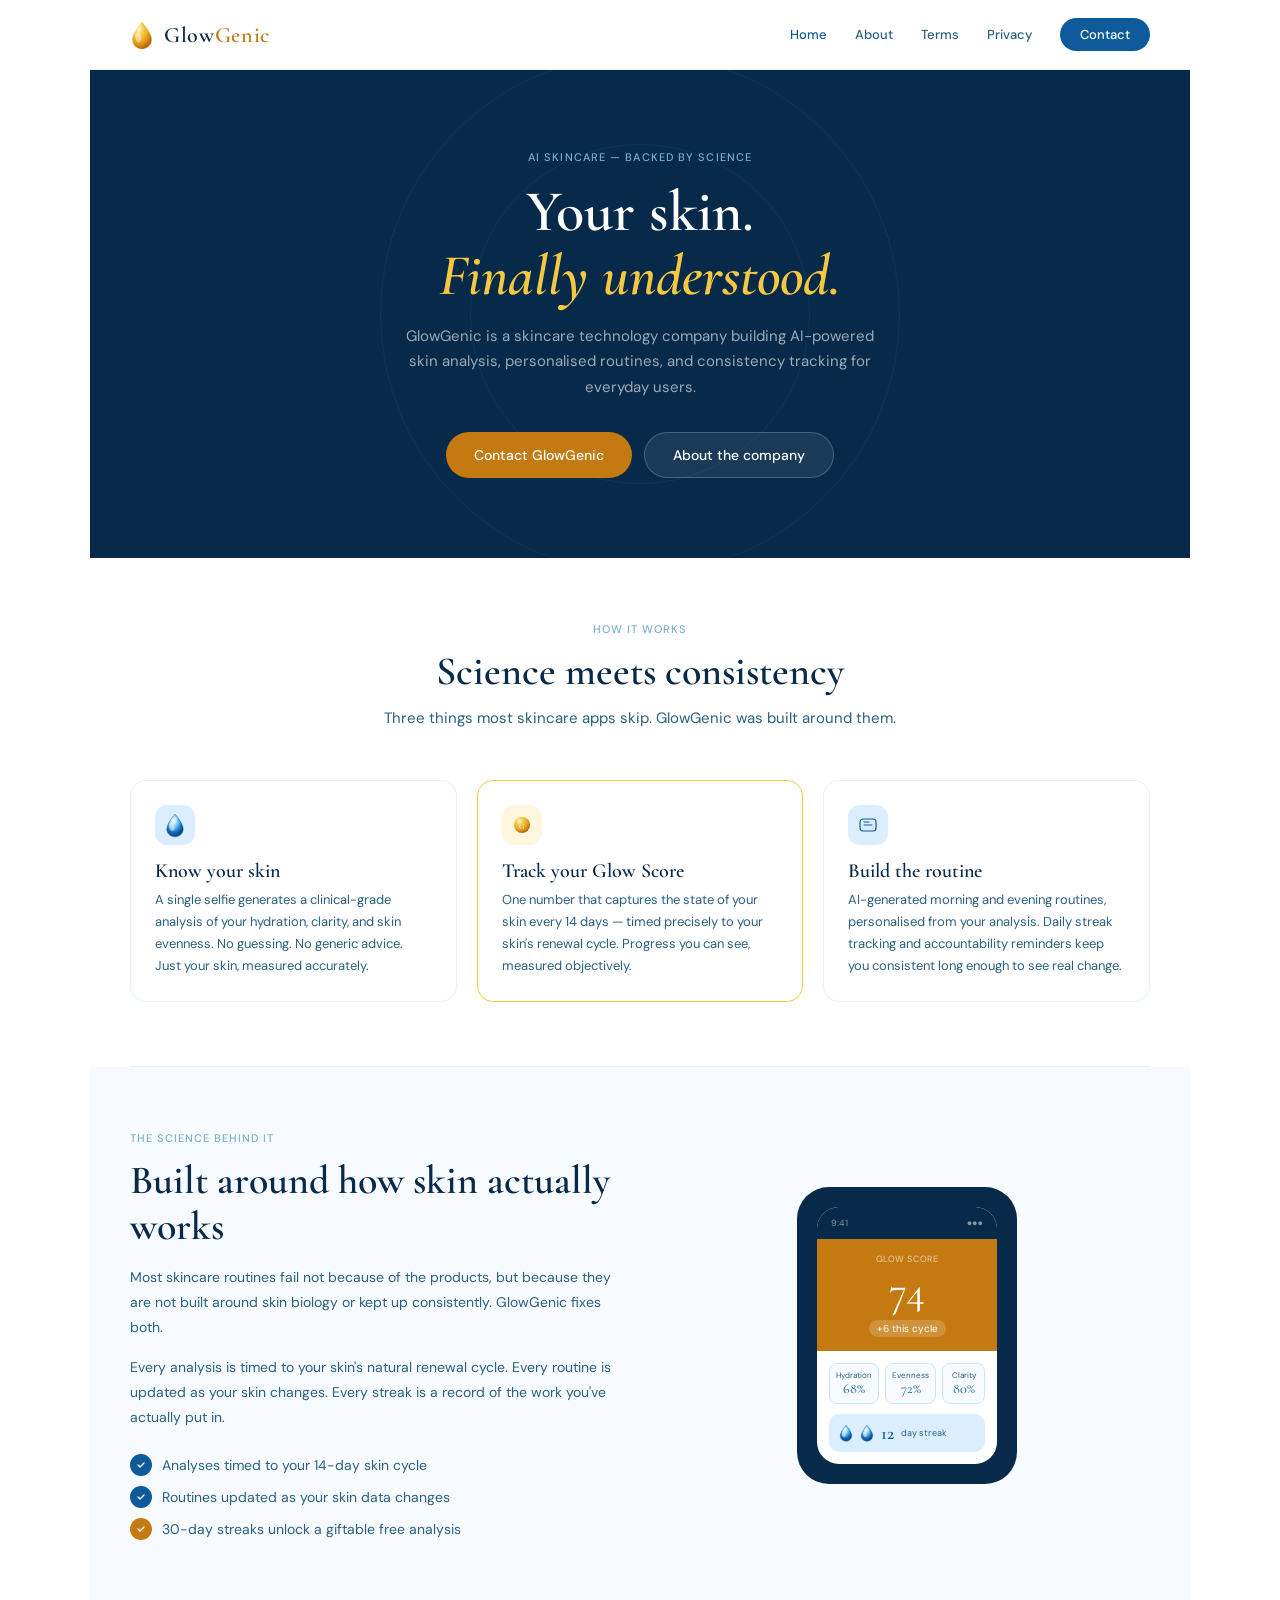
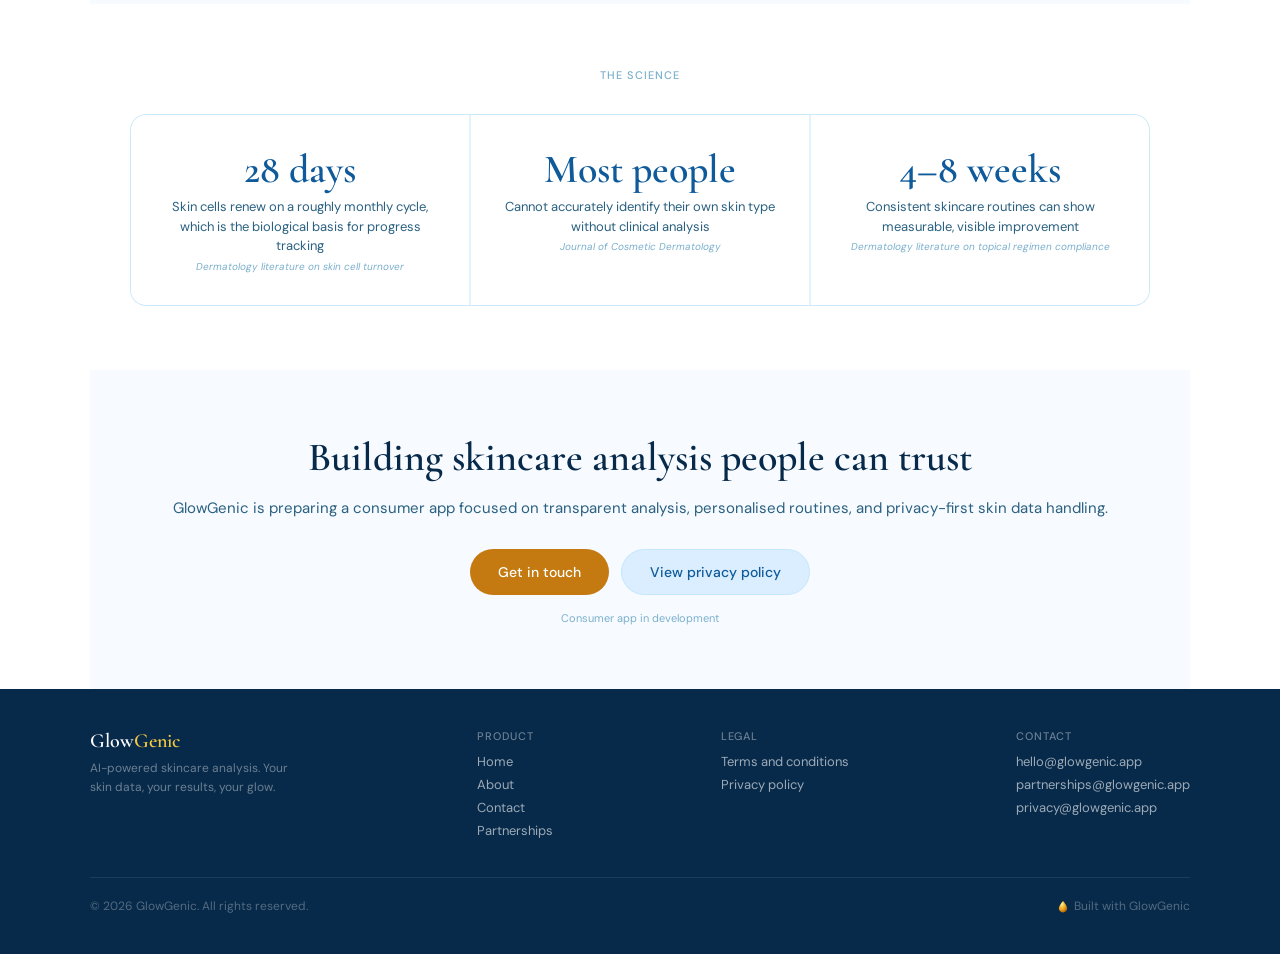
==== index.html @ a95bb274 "Launch GlowGenic static website" ====
<!DOCTYPE html>
<html lang="en">
<head>
  <meta charset="UTF-8">
  <meta name="viewport" content="width=device-width, initial-scale=1.0">
  <title>GlowGenic — AI-Powered Skincare Analysis</title>
  <meta name="description" content="GlowGenic is a skincare technology company building AI-powered skin analysis, personalised routines, and privacy-first progress tracking.">
  <link rel="stylesheet" href="css/style.css">
</head>
<body>

<svg width="0" height="0" style="position:absolute">
<defs>
  <radialGradient id="wDrop" cx="42%" cy="32%" r="62%" fx="42%" fy="28%">
    <stop offset="0%" stop-color="#FFF"/>
    <stop offset="22%" stop-color="#C8E8FF"/>
    <stop offset="55%" stop-color="#42B0E8"/>
    <stop offset="80%" stop-color="#1A6BB8"/>
    <stop offset="100%" stop-color="#0D4E8A"/>
  </radialGradient>
  <radialGradient id="gDrop" cx="35%" cy="30%" r="70%" fx="35%" fy="25%">
    <stop offset="0%" stop-color="#FFF5CC"/>
    <stop offset="35%" stop-color="#F5C842"/>
    <stop offset="70%" stop-color="#E8A020"/>
    <stop offset="100%" stop-color="#B86A08"/>
  </radialGradient>
</defs>
</svg>

<div class="site">
<nav>
  <a class="nav-logo" href="index.html">
    <svg width="24" height="30" viewBox="0 0 22 28" fill="none">
      <path d="M11 2C11 2 2 12 2 18.5C2 23.2 6.03 27 11 27C15.97 27 20 23.2 20 18.5C20 12 11 2 11 2Z" fill="url(#gDrop)" stroke="rgba(196,122,16,.3)" stroke-width="0.5"/>
      <ellipse cx="7.5" cy="16" rx="2.8" ry="4.5" fill="white" opacity=".45" transform="rotate(-15 7.5 16)"/>
      <ellipse cx="8" cy="10" rx="1.2" ry="2" fill="white" opacity=".28" transform="rotate(-20 8 10)"/>
    </svg>
    <span class="logo-text">Glow<span>Genic</span></span>
  </a>
  <div class="nav-links">
    <a class="nav-link active" href="index.html">Home</a>
    <a class="nav-link" href="about.html">About</a>
    <a class="nav-link" href="terms.html">Terms</a>
    <a class="nav-link" href="privacy.html">Privacy</a>
    <a class="nav-cta" href="about.html#contact">Contact</a>
  </div>
</nav>

<div class="hero">
  <div class="hero-ring" style="width:520px;height:520px;left:50%;top:50%;transform:translate(-50%,-50%)"></div>
  <div class="hero-ring" style="width:340px;height:340px;left:50%;top:50%;transform:translate(-50%,-50%)"></div>
  <div style="position:relative;z-index:1">
    <div class="hero-eyebrow">AI skincare — backed by science</div>
    <h1 class="hero-h1">Your skin.<br/><em>Finally understood.</em></h1>
    <p class="hero-sub">GlowGenic is a skincare technology company building AI-powered skin analysis, personalised routines, and consistency tracking for everyday users.</p>
    <div class="hero-btns">
      <a class="btn-primary" href="about.html#contact">Contact GlowGenic</a>
      <a class="btn-secondary" href="about.html">About the company</a>
    </div>
  </div>
</div>

<div class="section">
  <div style="text-align:center;margin-bottom:48px">
    <div class="section-label">How it works</div>
    <h2 class="section-h2" style="margin:0 auto 12px">Science meets consistency</h2>
    <p class="section-sub" style="margin:0 auto">Three things most skincare apps skip. GlowGenic was built around them.</p>
  </div>
  <div class="features">
    <div class="feat-card">
      <div class="feat-icon">
        <svg width="20" height="26" viewBox="0 0 22 28" fill="none">
          <path d="M11 2C11 2 2 12 2 18.5C2 23.2 6.03 27 11 27C15.97 27 20 23.2 20 18.5C20 12 11 2 11 2Z" fill="url(#wDrop)" stroke="#0D4E8A" stroke-width="0.5"/>
          <ellipse cx="7.5" cy="16" rx="2.8" ry="4.5" fill="white" opacity=".5" transform="rotate(-15 7.5 16)"/>
        </svg>
      </div>
      <div class="feat-title">Know your skin</div>
      <div class="feat-body">A single selfie generates a clinical-grade analysis of your hydration, clarity, and skin evenness. No guessing. No generic advice. Just your skin, measured accurately.</div>
    </div>
    <div class="feat-card" style="border-color:var(--gm);border-width:1.5px">
      <div class="feat-icon" style="background:var(--gl)">
        <svg width="20" height="20" viewBox="0 0 20 20" fill="none">
          <circle cx="10" cy="10" r="8" fill="url(#gDrop)"/>
          <text x="10" y="14" text-anchor="middle" font-size="8" font-family="Cormorant Garamond,serif" fill="white">G</text>
        </svg>
      </div>
      <div class="feat-title">Track your Glow Score</div>
      <div class="feat-body">One number that captures the state of your skin every 14 days — timed precisely to your skin's renewal cycle. Progress you can see, measured objectively.</div>
    </div>
    <div class="feat-card">
      <div class="feat-icon">
        <svg width="20" height="20" viewBox="0 0 20 20" fill="none">
          <rect x="2" y="4" width="16" height="12" rx="3" stroke="#0F5A9A" stroke-width="1.2"/>
          <path d="M6 10h8M6 7h5" stroke="#0F5A9A" stroke-width="1" stroke-linecap="round"/>
        </svg>
      </div>
      <div class="feat-title">Build the routine</div>
      <div class="feat-body">AI-generated morning and evening routines, personalised from your analysis. Daily streak tracking and accountability reminders keep you consistent long enough to see real change.</div>
    </div>
  </div>
</div>

<div class="divider"></div>

<div class="section section-alt">
  <div class="two-col">
    <div>
      <div class="section-label">The science behind it</div>
      <h2 class="section-h2">Built around how skin actually works</h2>
      <p style="font-size:14px;color:var(--su);line-height:1.8;margin-bottom:14px">Most skincare routines fail not because of the products, but because they are not built around skin biology or kept up consistently. GlowGenic fixes both.</p>
      <p style="font-size:14px;color:var(--su);line-height:1.8;margin-bottom:24px">Every analysis is timed to your skin's natural renewal cycle. Every routine is updated as your skin changes. Every streak is a record of the work you've actually put in.</p>
      <div style="display:flex;flex-direction:column;gap:10px">
        <div class="check-item">
          <div class="check-circle check-circle--blue">
            <svg width="10" height="10" viewBox="0 0 10 10" fill="none"><path d="M2 5l2 2 4-4" stroke="white" stroke-width="1.3" stroke-linecap="round" stroke-linejoin="round"/></svg>
          </div>
          <span class="check-text">Analyses timed to your 14-day skin cycle</span>
        </div>
        <div class="check-item">
          <div class="check-circle check-circle--blue">
            <svg width="10" height="10" viewBox="0 0 10 10" fill="none"><path d="M2 5l2 2 4-4" stroke="white" stroke-width="1.3" stroke-linecap="round" stroke-linejoin="round"/></svg>
          </div>
          <span class="check-text">Routines updated as your skin data changes</span>
        </div>
        <div class="check-item">
          <div class="check-circle check-circle--gold">
            <svg width="10" height="10" viewBox="0 0 10 10" fill="none"><path d="M2 5l2 2 4-4" stroke="white" stroke-width="1.3" stroke-linecap="round" stroke-linejoin="round"/></svg>
          </div>
          <span class="check-text">30-day streaks unlock a giftable free analysis</span>
        </div>
      </div>
    </div>
    <div class="phone-mock">
      <div class="phone-inner">
        <div class="phone-bar"><span>9:41</span><span>&#9679;&#9679;&#9679;</span></div>
        <div class="phone-score">
          <div class="phone-score-label">Glow Score</div>
          <div class="phone-score-num">74</div>
          <div style="font-size:10px;background:rgba(255,255,255,.18);display:inline-block;padding:2px 8px;border-radius:20px;color:white;margin-top:4px">+6 this cycle</div>
        </div>
        <div style="padding:12px">
          <div style="display:grid;grid-template-columns:1fr 1fr 1fr;gap:6px;margin-bottom:10px">
            <div style="background:var(--of);border-radius:8px;padding:6px;text-align:center;border:1px solid var(--bll)"><div style="font-size:8px;color:var(--su)">Hydration</div><div style="font-family:'Cormorant Garamond',serif;font-size:14px;color:var(--bldk)">68%</div></div>
            <div style="background:var(--of);border-radius:8px;padding:6px;text-align:center;border:1px solid var(--bll)"><div style="font-size:8px;color:var(--su)">Evenness</div><div style="font-family:'Cormorant Garamond',serif;font-size:14px;color:var(--bldk)">72%</div></div>
            <div style="background:var(--of);border-radius:8px;padding:6px;text-align:center;border:1px solid var(--bll)"><div style="font-size:8px;color:var(--su)">Clarity</div><div style="font-family:'Cormorant Garamond',serif;font-size:14px;color:var(--bldk)">80%</div></div>
          </div>
          <div style="background:var(--bl);border-radius:10px;padding:8px 10px;display:flex;align-items:center;gap:7px">
            <svg width="14" height="18" viewBox="0 0 22 28"><path d="M11 2C11 2 2 12 2 18.5C2 23.2 6.03 27 11 27C15.97 27 20 23.2 20 18.5C20 12 11 2 11 2Z" fill="url(#wDrop)" stroke="#0D4E8A" stroke-width="0.6"/><ellipse cx="7.5" cy="16" rx="2.8" ry="4.5" fill="white" opacity=".5" transform="rotate(-15 7.5 16)"/></svg>
            <svg width="14" height="18" viewBox="0 0 22 28"><path d="M11 2C11 2 2 12 2 18.5C2 23.2 6.03 27 11 27C15.97 27 20 23.2 20 18.5C20 12 11 2 11 2Z" fill="url(#wDrop)" stroke="#0D4E8A" stroke-width="0.6"/><ellipse cx="7.5" cy="16" rx="2.8" ry="4.5" fill="white" opacity=".5" transform="rotate(-15 7.5 16)"/></svg>
            <span style="font-family:'Cormorant Garamond',serif;font-size:18px;color:var(--bldk);font-weight:600">12</span>
            <span style="font-size:9px;color:var(--su)">day streak</span>
          </div>
        </div>
      </div>
    </div>
  </div>
</div>

<div class="section" style="text-align:center">
  <div class="section-label" style="margin-bottom:32px">The science</div>
  <div class="stats">
    <div class="stat">
      <div class="stat-num">28 days</div>
      <div class="stat-label">Skin cells renew on a roughly monthly cycle, which is the biological basis for progress tracking</div>
      <div class="stat-source">Dermatology literature on skin cell turnover</div>
    </div>
    <div class="stat">
      <div class="stat-num">Most people</div>
      <div class="stat-label">Cannot accurately identify their own skin type without clinical analysis</div>
      <div class="stat-source">Journal of Cosmetic Dermatology</div>
    </div>
    <div class="stat">
      <div class="stat-num">4–8 weeks</div>
      <div class="stat-label">Consistent skincare routines can show measurable, visible improvement</div>
      <div class="stat-source">Dermatology literature on topical regimen compliance</div>
    </div>
  </div>
</div>

<div class="section section-alt" style="text-align:center">
  <h2 class="section-h2">Building skincare analysis people can trust</h2>
  <p style="font-size:15px;color:var(--su);margin-bottom:28px;line-height:1.7">GlowGenic is preparing a consumer app focused on transparent analysis, personalised routines, and privacy-first skin data handling.</p>
  <div class="hero-btns">
    <a class="btn-primary" href="about.html#contact">Get in touch</a>
    <a class="btn-secondary" href="privacy.html" style="background:var(--bl);color:var(--bldk);border-color:var(--bll)">View privacy policy</a>
  </div>
  <p style="font-size:11px;color:var(--hi);margin-top:16px">Consumer app in development</p>
</div>

</div>

<footer>
  <div class="footer-inner">
    <div>
      <div class="footer-logo">Glow<span>Genic</span></div>
      <div class="footer-sub">AI-powered skincare analysis. Your skin data, your results, your glow.</div>
    </div>
    <div>
      <div class="footer-col-title">Product</div>
      <a class="footer-link" href="index.html">Home</a>
      <a class="footer-link" href="about.html">About</a>
      <a class="footer-link" href="about.html#contact">Contact</a>
      <a class="footer-link" href="mailto:partnerships@glowgenic.app">Partnerships</a>
    </div>
    <div>
      <div class="footer-col-title">Legal</div>
      <a class="footer-link" href="terms.html">Terms and conditions</a>
      <a class="footer-link" href="privacy.html">Privacy policy</a>
    </div>
    <div>
      <div class="footer-col-title">Contact</div>
      <a class="footer-link" href="mailto:hello@glowgenic.app">hello@glowgenic.app</a>
      <a class="footer-link" href="mailto:partnerships@glowgenic.app">partnerships@glowgenic.app</a>
      <a class="footer-link" href="mailto:privacy@glowgenic.app">privacy@glowgenic.app</a>
    </div>
  </div>
  <div class="footer-bottom">
    <div class="footer-copy">&copy; 2026 GlowGenic. All rights reserved.</div>
    <div style="font-size:12px;color:rgba(255,255,255,.3);display:flex;align-items:center;gap:6px">
      <svg width="10" height="13" viewBox="0 0 22 28" fill="none"><path d="M11 2C11 2 2 12 2 18.5C2 23.2 6.03 27 11 27C15.97 27 20 23.2 20 18.5C20 12 11 2 11 2Z" fill="url(#gDrop)" stroke="rgba(196,122,16,.3)" stroke-width="0.5"/></svg>
      Built with GlowGenic
    </div>
  </div>
</footer>

</body>
</html>
---- css/style.css ----
@import url('https://fonts.googleapis.com/css2?family=Cormorant+Garamond:ital,wght@0,400;0,500;0,600;1,400;1,600&family=DM+Sans:wght@300;400;500&display=swap');
*{box-sizing:border-box;margin:0;padding:0}
:root{
  --nv:#082A4A;--bl:#DAEEFF;--bll:#C4E8FA;--blm:#42B0E8;--bld:#1A88CC;--bldk:#0F5A9A;
  --gl:#FFF6E0;--gm:#F5C842;--gw:#E8A020;--gd:#C47A10;
  --wh:#FFFFFF;--of:#F7FBFF;--tx:#082A4A;--su:#2A6080;--hi:#7AAFCC;--br:rgba(66,176,232,.15);
}
body{font-family:'DM Sans',sans-serif;color:var(--tx);background:var(--wh)}
a{text-decoration:none;color:inherit}
.site{max-width:1100px;margin:0 auto}
nav{display:flex;justify-content:space-between;align-items:center;padding:18px 40px;border-bottom:1px solid var(--br);background:var(--wh);position:sticky;top:0;z-index:10}
.nav-logo{display:flex;align-items:center;gap:10px;cursor:pointer;text-decoration:none}
.logo-text{font-family:'Cormorant Garamond',serif;font-size:22px;font-weight:600;color:var(--nv);letter-spacing:.03em}
.logo-text span{color:var(--gd)}
.nav-links{display:flex;gap:28px;align-items:center}
.nav-link{font-size:13px;font-weight:500;color:var(--su);text-decoration:none;font-family:'DM Sans',sans-serif}
.nav-link:hover{color:var(--bldk)}
.nav-link.active{color:var(--bldk)}
.nav-cta{background:var(--bldk);color:white;border:none;border-radius:24px;padding:8px 20px;font-size:13px;font-weight:500;cursor:pointer;font-family:'DM Sans',sans-serif;text-decoration:none;display:inline-flex;align-items:center;justify-content:center;text-align:center}
.hero{background:var(--nv);padding:80px 40px;text-align:center;position:relative;overflow:hidden}
.hero-ring{position:absolute;border-radius:50%;border:1px solid rgba(66,176,232,.08)}
.hero-eyebrow{font-size:11px;font-weight:500;letter-spacing:.1em;color:var(--hi);text-transform:uppercase;margin-bottom:16px}
.hero-h1{font-family:'Cormorant Garamond',serif;font-size:58px;font-weight:600;color:white;line-height:1.1;margin-bottom:16px}
.hero-h1 em{font-style:italic;color:var(--gm)}
.hero-sub{font-size:15px;color:rgba(255,255,255,.6);max-width:480px;margin:0 auto 32px;line-height:1.7}
.hero-btns{display:flex;gap:12px;justify-content:center;flex-wrap:wrap}
.btn-primary{background:var(--gd);color:white;border:none;border-radius:30px;padding:13px 28px;font-size:14px;font-weight:500;cursor:pointer;font-family:'DM Sans',sans-serif;display:inline-flex;align-items:center;justify-content:center;text-align:center;text-decoration:none}
.btn-secondary{background:rgba(255,255,255,.08);color:white;border:1px solid rgba(255,255,255,.2);border-radius:30px;padding:13px 28px;font-size:14px;font-weight:500;cursor:pointer;font-family:'DM Sans',sans-serif;display:inline-flex;align-items:center;justify-content:center;text-align:center;text-decoration:none}
.section{padding:64px 40px}
.section-alt{background:var(--of)}
.section-label{font-size:11px;font-weight:500;letter-spacing:.09em;color:var(--hi);text-transform:uppercase;margin-bottom:12px}
.section-h2{font-family:'Cormorant Garamond',serif;font-size:40px;font-weight:600;color:var(--nv);line-height:1.15;margin-bottom:16px}
.section-sub{font-size:15px;color:var(--su);line-height:1.7;max-width:560px;margin-bottom:40px}
.features{display:grid;grid-template-columns:repeat(3,1fr);gap:20px}
.feat-card{background:var(--wh);border:1px solid var(--br);border-radius:16px;padding:24px}
.feat-icon{width:40px;height:40px;border-radius:12px;background:var(--bl);display:flex;align-items:center;justify-content:center;margin-bottom:14px}
.feat-title{font-family:'Cormorant Garamond',serif;font-size:20px;font-weight:600;color:var(--nv);margin-bottom:6px}
.feat-body{font-size:13px;color:var(--su);line-height:1.7}
.stats{display:grid;grid-template-columns:repeat(3,1fr);gap:2px;background:var(--br);border:1px solid var(--br);border-radius:16px;overflow:hidden}
.stat{background:var(--wh);padding:32px 24px;text-align:center}
.stat-num{font-family:'Cormorant Garamond',serif;font-size:40px;font-weight:600;color:var(--bldk);line-height:1.1}
.stat-label{font-size:13px;color:var(--su);margin-top:6px;line-height:1.5}
.stat-source{font-size:10px;color:var(--hi);margin-top:4px;font-style:italic}
.two-col{display:grid;grid-template-columns:1fr 1fr;gap:48px;align-items:center}
.phone-mock{background:var(--nv);border-radius:32px;padding:20px;max-width:220px;margin:0 auto}
.phone-inner{background:var(--wh);border-radius:22px;overflow:hidden}
.phone-bar{background:var(--nv);height:32px;display:flex;justify-content:space-between;align-items:center;padding:0 14px}
.phone-bar span{font-size:9px;color:rgba(255,255,255,.5)}
.phone-score{background:var(--gd);padding:14px;text-align:center}
.phone-score-num{font-family:'Cormorant Garamond',serif;font-size:42px;color:white}
.phone-score-label{font-size:9px;color:rgba(255,255,255,.65);letter-spacing:.06em;text-transform:uppercase}
.legal-wrap{padding:48px 40px;max-width:760px}
.legal-h1{font-family:'Cormorant Garamond',serif;font-size:42px;font-weight:600;color:var(--nv);margin-bottom:6px}
.legal-date{font-size:12px;color:var(--hi);margin-bottom:36px}
.legal-h2{font-family:'Cormorant Garamond',serif;font-size:24px;font-weight:600;color:var(--nv);margin:28px 0 8px}
.legal-p{font-size:14px;color:var(--su);line-height:1.8;margin-bottom:12px}
.legal-ul{padding-left:20px;margin-bottom:12px}
.legal-ul li{font-size:14px;color:var(--su);line-height:1.8;margin-bottom:4px}
footer{background:var(--nv);padding:40px}
.footer-inner{display:flex;justify-content:space-between;align-items:flex-start;gap:32px;flex-wrap:wrap;max-width:1100px;margin:0 auto}
.footer-logo{font-family:'Cormorant Garamond',serif;font-size:20px;font-weight:600;color:white;margin-bottom:6px}
.footer-logo span{color:var(--gm)}
.footer-sub{font-size:12px;color:rgba(255,255,255,.4);line-height:1.6;max-width:220px}
.footer-col-title{font-size:11px;font-weight:500;letter-spacing:.08em;color:rgba(255,255,255,.4);text-transform:uppercase;margin-bottom:10px}
.footer-link{display:block;font-size:13px;color:rgba(255,255,255,.6);margin-bottom:6px;text-decoration:none;font-family:'DM Sans',sans-serif;text-align:left}
.footer-link:hover{color:white}
.footer-bottom{border-top:1px solid rgba(255,255,255,.08);margin-top:32px;padding-top:20px;display:flex;justify-content:space-between;align-items:center;max-width:1100px;margin-left:auto;margin-right:auto;flex-wrap:wrap;gap:8px}
.footer-copy{font-size:12px;color:rgba(255,255,255,.3)}
.divider{height:1px;background:var(--br);margin:0 40px}
.check-item{display:flex;align-items:center;gap:10px}
.check-circle{width:22px;height:22px;border-radius:50%;display:flex;align-items:center;justify-content:center;flex-shrink:0}
.check-circle--blue{background:var(--bldk)}
.check-circle--gold{background:var(--gd)}
.check-text{font-size:14px;color:var(--su)}
.principle{display:flex;gap:14px}
.principle-icon{width:36px;height:36px;border-radius:10px;display:flex;align-items:center;justify-content:center;flex-shrink:0}
.principle-title{font-size:14px;font-weight:500;color:var(--nv);margin-bottom:3px}
.principle-body{font-size:12px;color:var(--su);line-height:1.6}
.tech-label{font-size:11px;font-weight:500;letter-spacing:.07em;text-transform:uppercase;margin-bottom:10px}
.tech-title{font-family:'Cormorant Garamond',serif;font-size:20px;color:var(--nv);margin-bottom:8px}
.tech-body{font-size:13px;color:var(--su);line-height:1.7}
.tech-grid{display:grid;grid-template-columns:1fr 1fr;gap:20px;max-width:800px;margin:0 auto}

@media(max-width:768px){
  nav{padding:14px 20px;flex-wrap:wrap;gap:12px}
  .nav-links{gap:16px;flex-wrap:wrap}
  .hero{padding:48px 20px}
  .hero-h1{font-size:36px}
  .section{padding:40px 20px}
  .features{grid-template-columns:1fr}
  .stats{grid-template-columns:1fr}
  .two-col{grid-template-columns:1fr;gap:32px}
  .tech-grid{grid-template-columns:1fr}
  .legal-wrap{padding:32px 20px}
  .legal-h1{font-size:32px}
  .footer-inner{flex-direction:column}
  .divider{margin:0 20px}
}
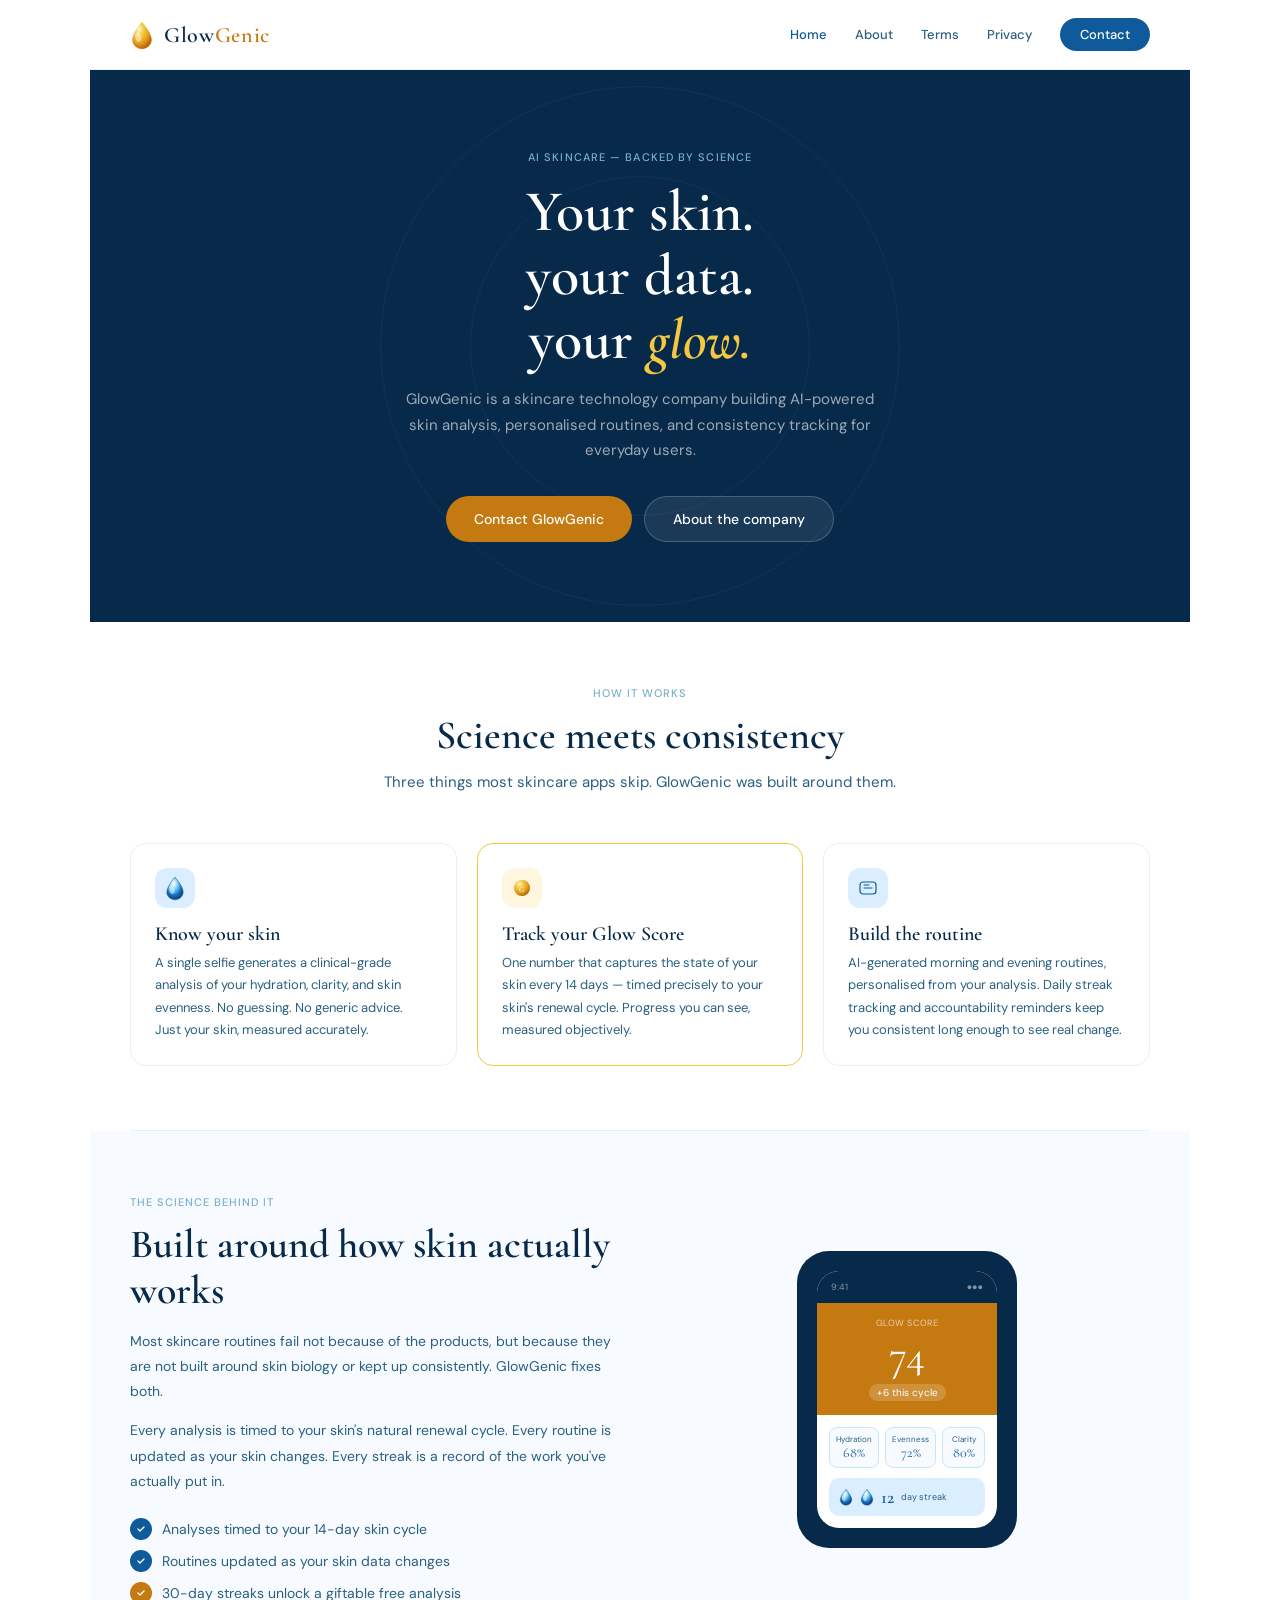
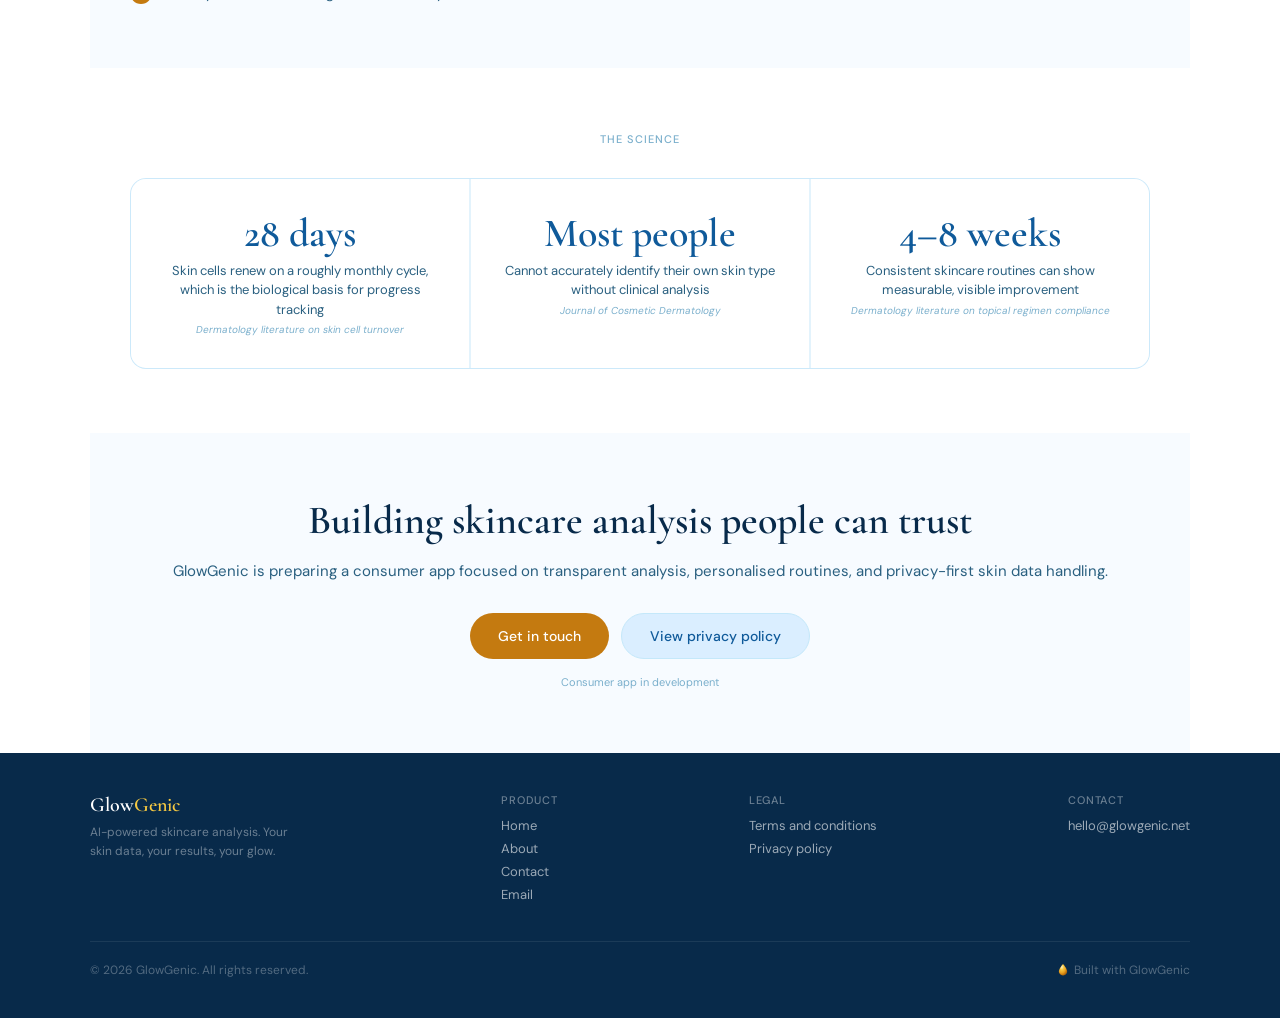
==== commit 27812ce5: "Update GlowGenic copy and contact email" ====
--- a/index.html
+++ b/index.html
@@ -51,7 +51,7 @@
   <div class="hero-ring" style="width:340px;height:340px;left:50%;top:50%;transform:translate(-50%,-50%)"></div>
   <div style="position:relative;z-index:1">
     <div class="hero-eyebrow">AI skincare — backed by science</div>
-    <h1 class="hero-h1">Your skin.<br/><em>Finally understood.</em></h1>
+    <h1 class="hero-h1">Your skin.<br/>your data.<br/>your <em>glow.</em></h1>
     <p class="hero-sub">GlowGenic is a skincare technology company building AI-powered skin analysis, personalised routines, and consistency tracking for everyday users.</p>
     <div class="hero-btns">
       <a class="btn-primary" href="about.html#contact">Contact GlowGenic</a>
@@ -200,7 +200,7 @@
       <a class="footer-link" href="index.html">Home</a>
       <a class="footer-link" href="about.html">About</a>
       <a class="footer-link" href="about.html#contact">Contact</a>
-      <a class="footer-link" href="mailto:partnerships@glowgenic.app">Partnerships</a>
+      <a class="footer-link" href="mailto:hello@glowgenic.net">Email</a>
     </div>
     <div>
       <div class="footer-col-title">Legal</div>
@@ -209,9 +209,7 @@
     </div>
     <div>
       <div class="footer-col-title">Contact</div>
-      <a class="footer-link" href="mailto:hello@glowgenic.app">hello@glowgenic.app</a>
-      <a class="footer-link" href="mailto:partnerships@glowgenic.app">partnerships@glowgenic.app</a>
-      <a class="footer-link" href="mailto:privacy@glowgenic.app">privacy@glowgenic.app</a>
+      <a class="footer-link" href="mailto:hello@glowgenic.net">hello@glowgenic.net</a>
     </div>
   </div>
   <div class="footer-bottom">
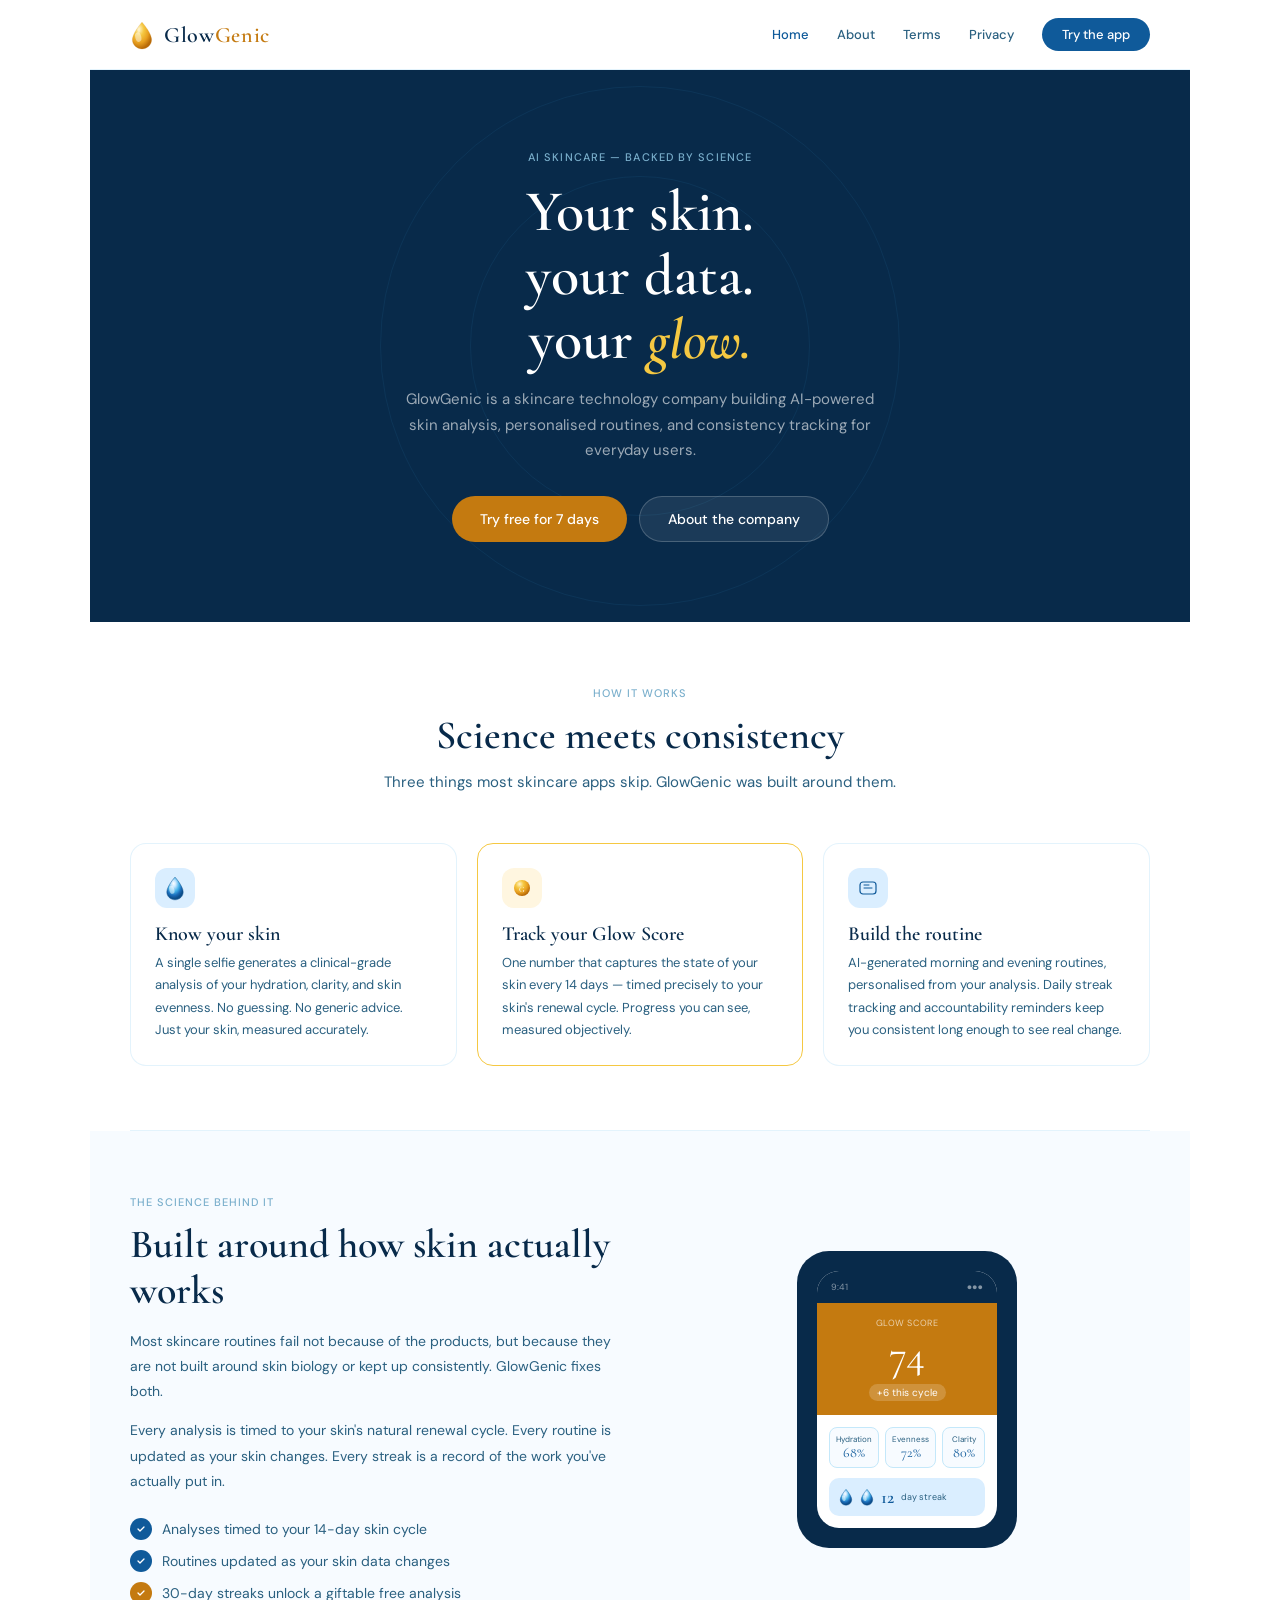
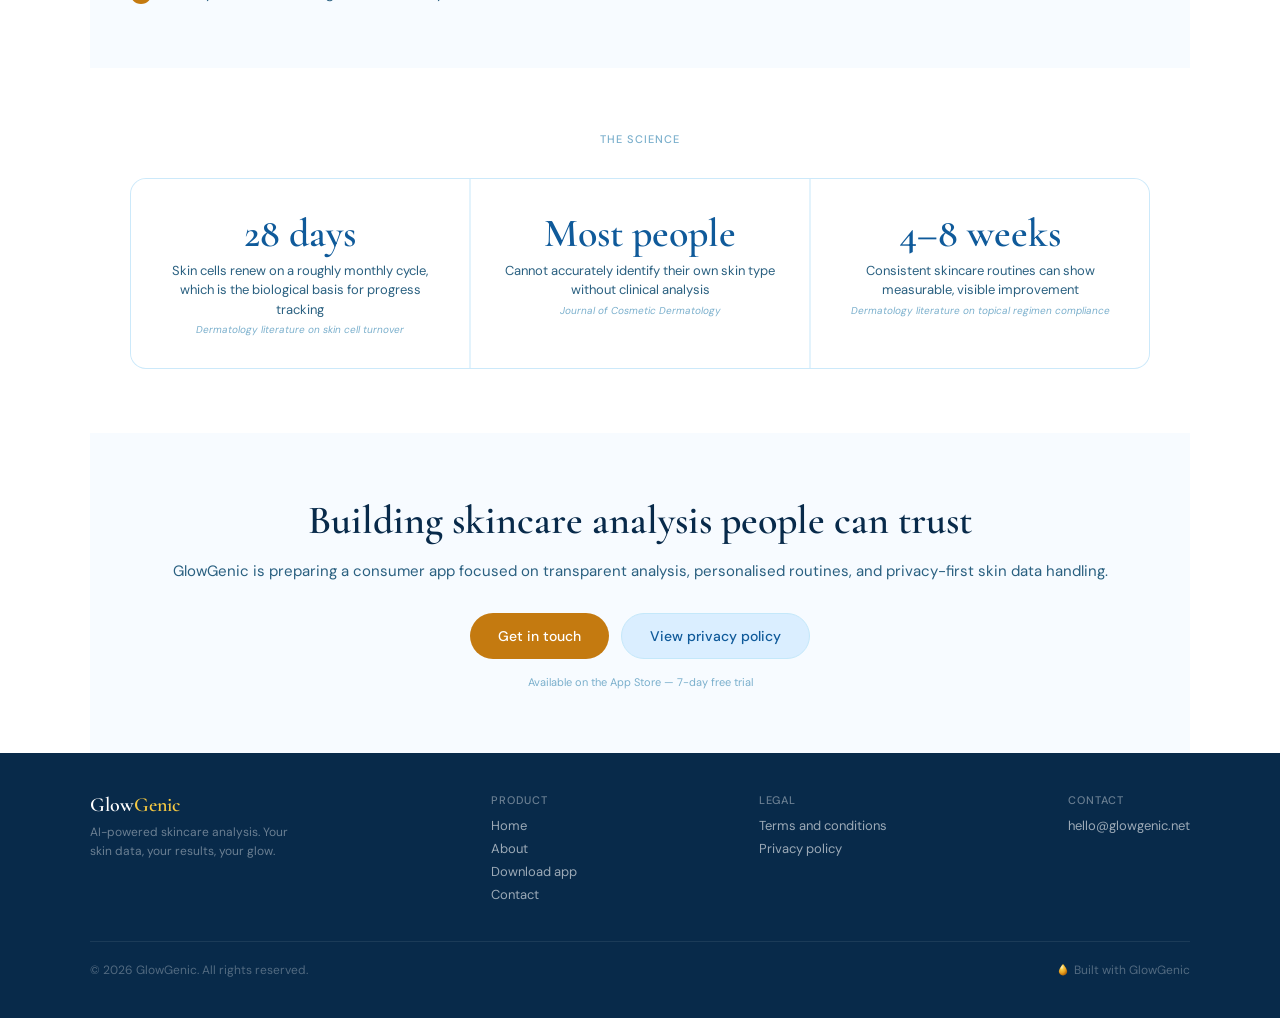
==== commit 7e539bf7: "Adding try to website" ====
--- a/index.html
+++ b/index.html
@@ -42,7 +42,7 @@
     <a class="nav-link" href="about.html">About</a>
     <a class="nav-link" href="terms.html">Terms</a>
     <a class="nav-link" href="privacy.html">Privacy</a>
-    <a class="nav-cta" href="about.html#contact">Contact</a>
+    <a class="nav-cta" href="try/">Try the app</a>
   </div>
 </nav>
 
@@ -54,7 +54,7 @@
     <h1 class="hero-h1">Your skin.<br/>your data.<br/>your <em>glow.</em></h1>
     <p class="hero-sub">GlowGenic is a skincare technology company building AI-powered skin analysis, personalised routines, and consistency tracking for everyday users.</p>
     <div class="hero-btns">
-      <a class="btn-primary" href="about.html#contact">Contact GlowGenic</a>
+      <a class="btn-primary" href="try/">Try free for 7 days</a>
       <a class="btn-secondary" href="about.html">About the company</a>
     </div>
   </div>
@@ -184,7 +184,7 @@
     <a class="btn-primary" href="about.html#contact">Get in touch</a>
     <a class="btn-secondary" href="privacy.html" style="background:var(--bl);color:var(--bldk);border-color:var(--bll)">View privacy policy</a>
   </div>
-  <p style="font-size:11px;color:var(--hi);margin-top:16px">Consumer app in development</p>
+  <p style="font-size:11px;color:var(--hi);margin-top:16px">Available on the App Store — 7-day free trial</p>
 </div>
 
 </div>
@@ -199,8 +199,8 @@
       <div class="footer-col-title">Product</div>
       <a class="footer-link" href="index.html">Home</a>
       <a class="footer-link" href="about.html">About</a>
+      <a class="footer-link" href="try/">Download app</a>
       <a class="footer-link" href="about.html#contact">Contact</a>
-      <a class="footer-link" href="mailto:hello@glowgenic.net">Email</a>
     </div>
     <div>
       <div class="footer-col-title">Legal</div>
